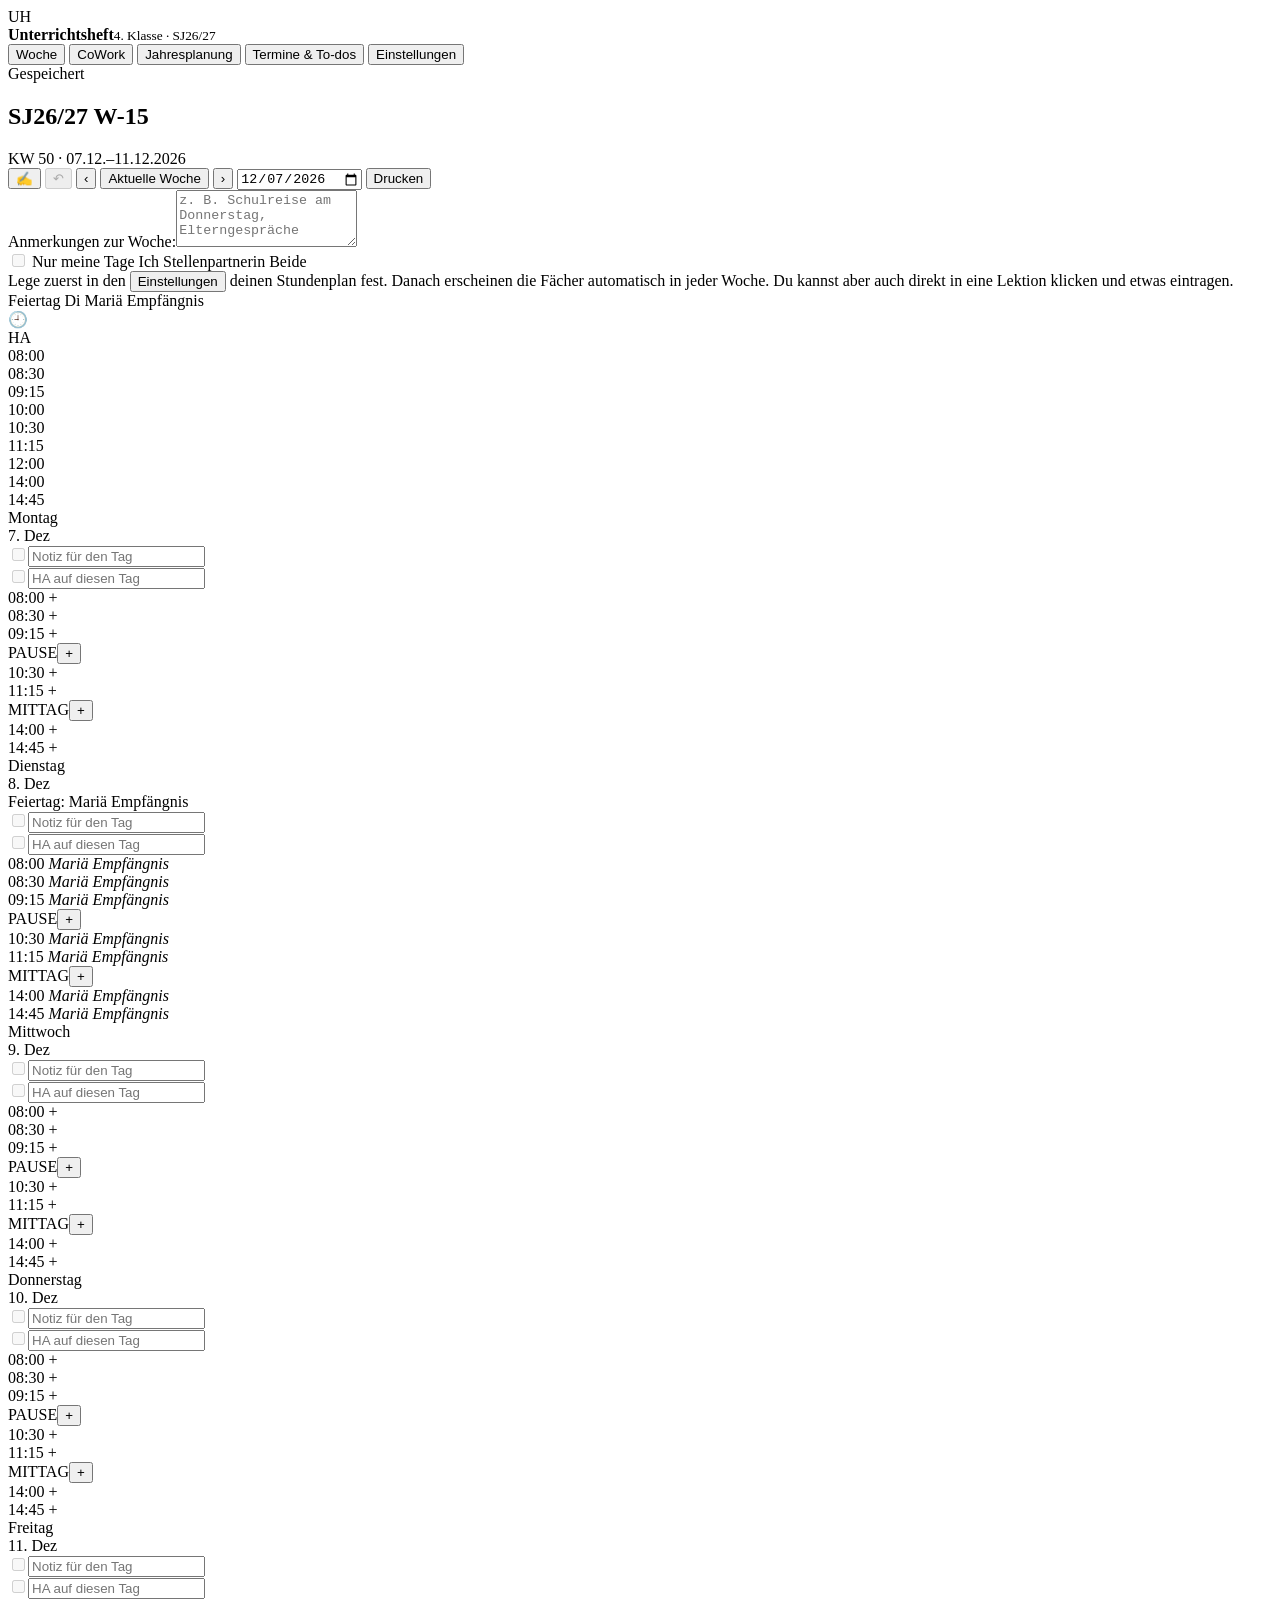
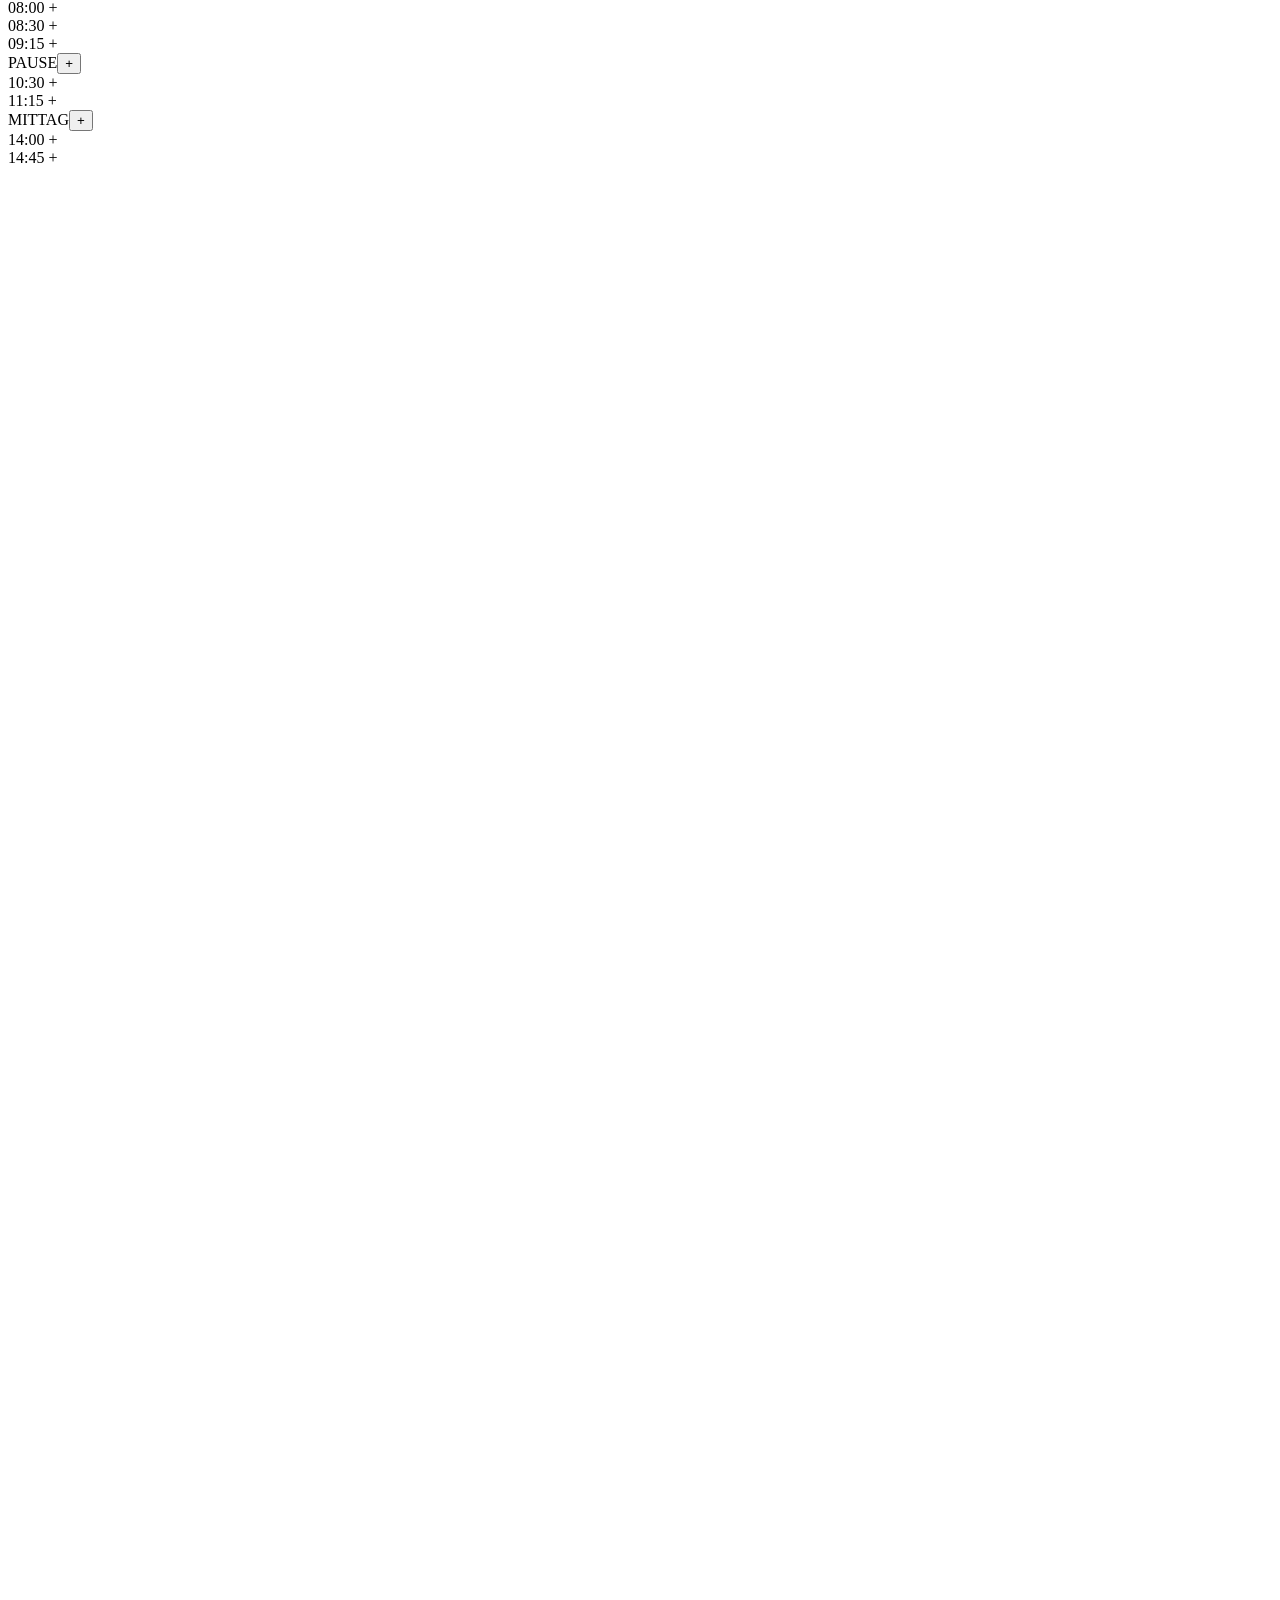
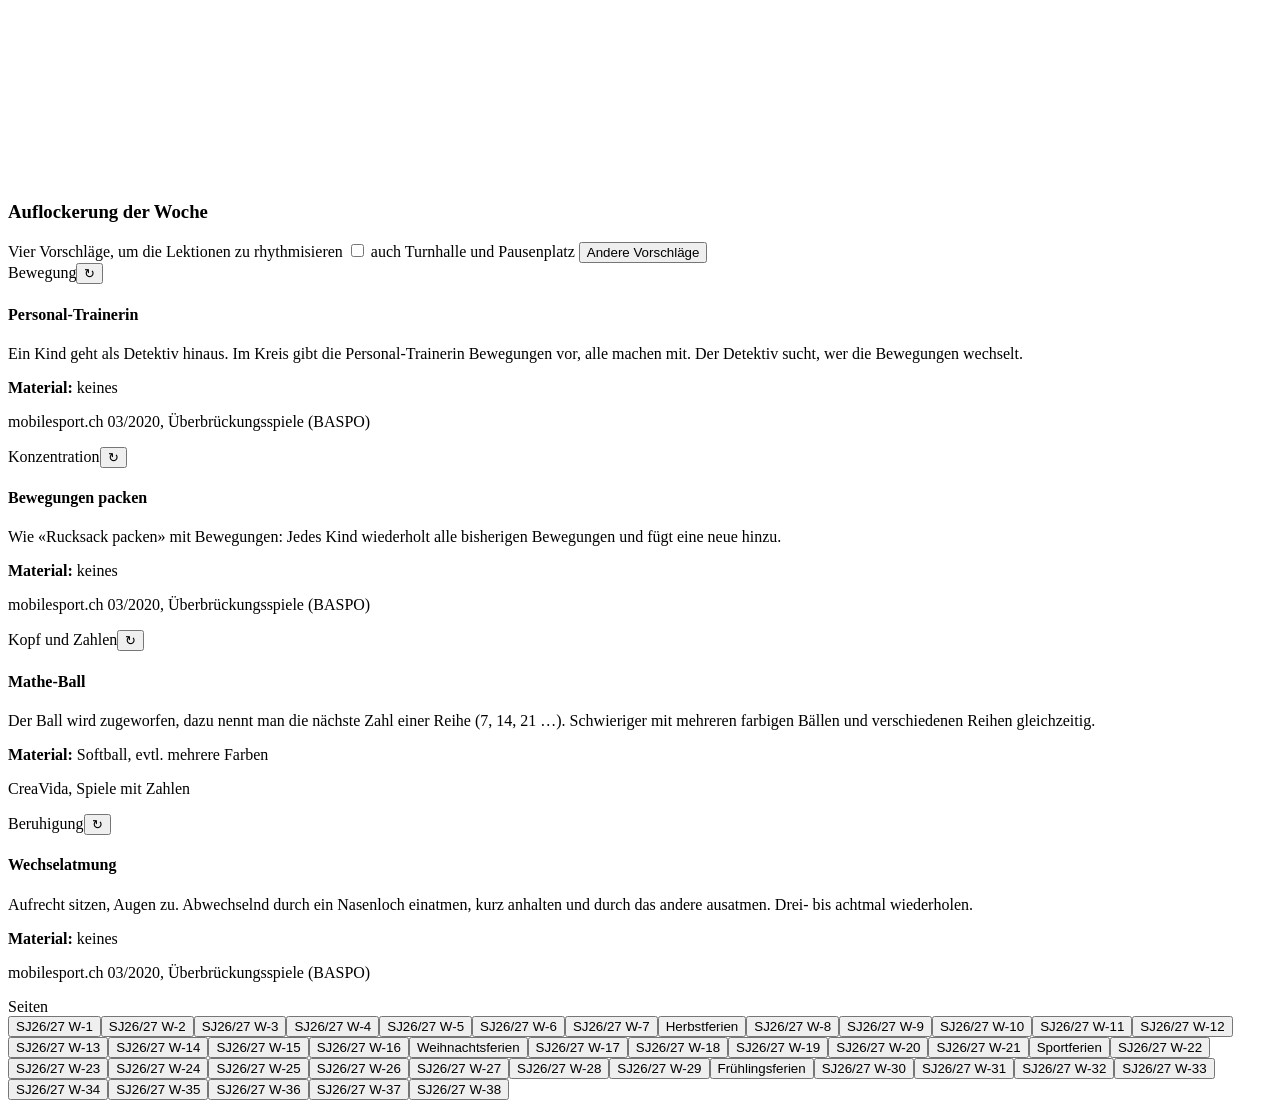
==== index.html @ 769b2c05 "Add files via upload" ====
<!doctype html>
<html lang="de-CH">
<head>
  <meta charset="utf-8">
  <meta name="viewport" content="width=device-width, initial-scale=1">
  <title>Unterrichtsheft</title>
  <link rel="stylesheet" href="style.css">
  <link rel="manifest" href="manifest.webmanifest">
  <meta name="theme-color" content="#bf9000">
  <meta name="apple-mobile-web-app-capable" content="yes">
  <meta name="mobile-web-app-capable" content="yes">
  <meta name="apple-mobile-web-app-title" content="Unterrichtsheft">
  <meta name="apple-mobile-web-app-status-bar-style" content="default">
  <link rel="apple-touch-icon" href="icons/icon-180.png">
  <link rel="icon" href="icons/icon-192.png">
</head>
<body>
  <header class="topbar">
    <div class="brand">
      <span class="logo" aria-hidden="true">UH</span>
      <div><strong>Unterrichtsheft</strong><small id="brandClass"></small></div>
    </div>
    <nav class="tabs" id="tabs" aria-label="Bereiche">
      <button type="button" data-view="week" class="active">Woche</button>
      <button type="button" data-view="cowork">CoWork</button>
      <button type="button" data-view="year">Jahresplanung</button>
      <button type="button" data-view="agenda">Termine &amp; To-dos</button>
      <button type="button" data-view="settings">Einstellungen</button>
    </nav>
    <span class="topbar-state"><span class="save-state" id="saveState" aria-live="polite">Gespeichert</span><span class="sync-state" id="syncState" hidden></span></span>
  </header>

  <main id="view"></main>

  <dialog id="lessonDlg" class="panel"></dialog>
  <dialog id="pickDlg" class="picker"></dialog>
  <dialog id="lightbox" class="lightbox"><img alt="Bild in Grossansicht"></dialog>

  <script src="games.js"></script>
  <script src="schuldaten.js"></script>
  <script src="app.js"></script>
  <script src="sync-config.js"></script>
  <script src="sync.js"></script>
  <script src="foldersync.js"></script>
</body>
</html>
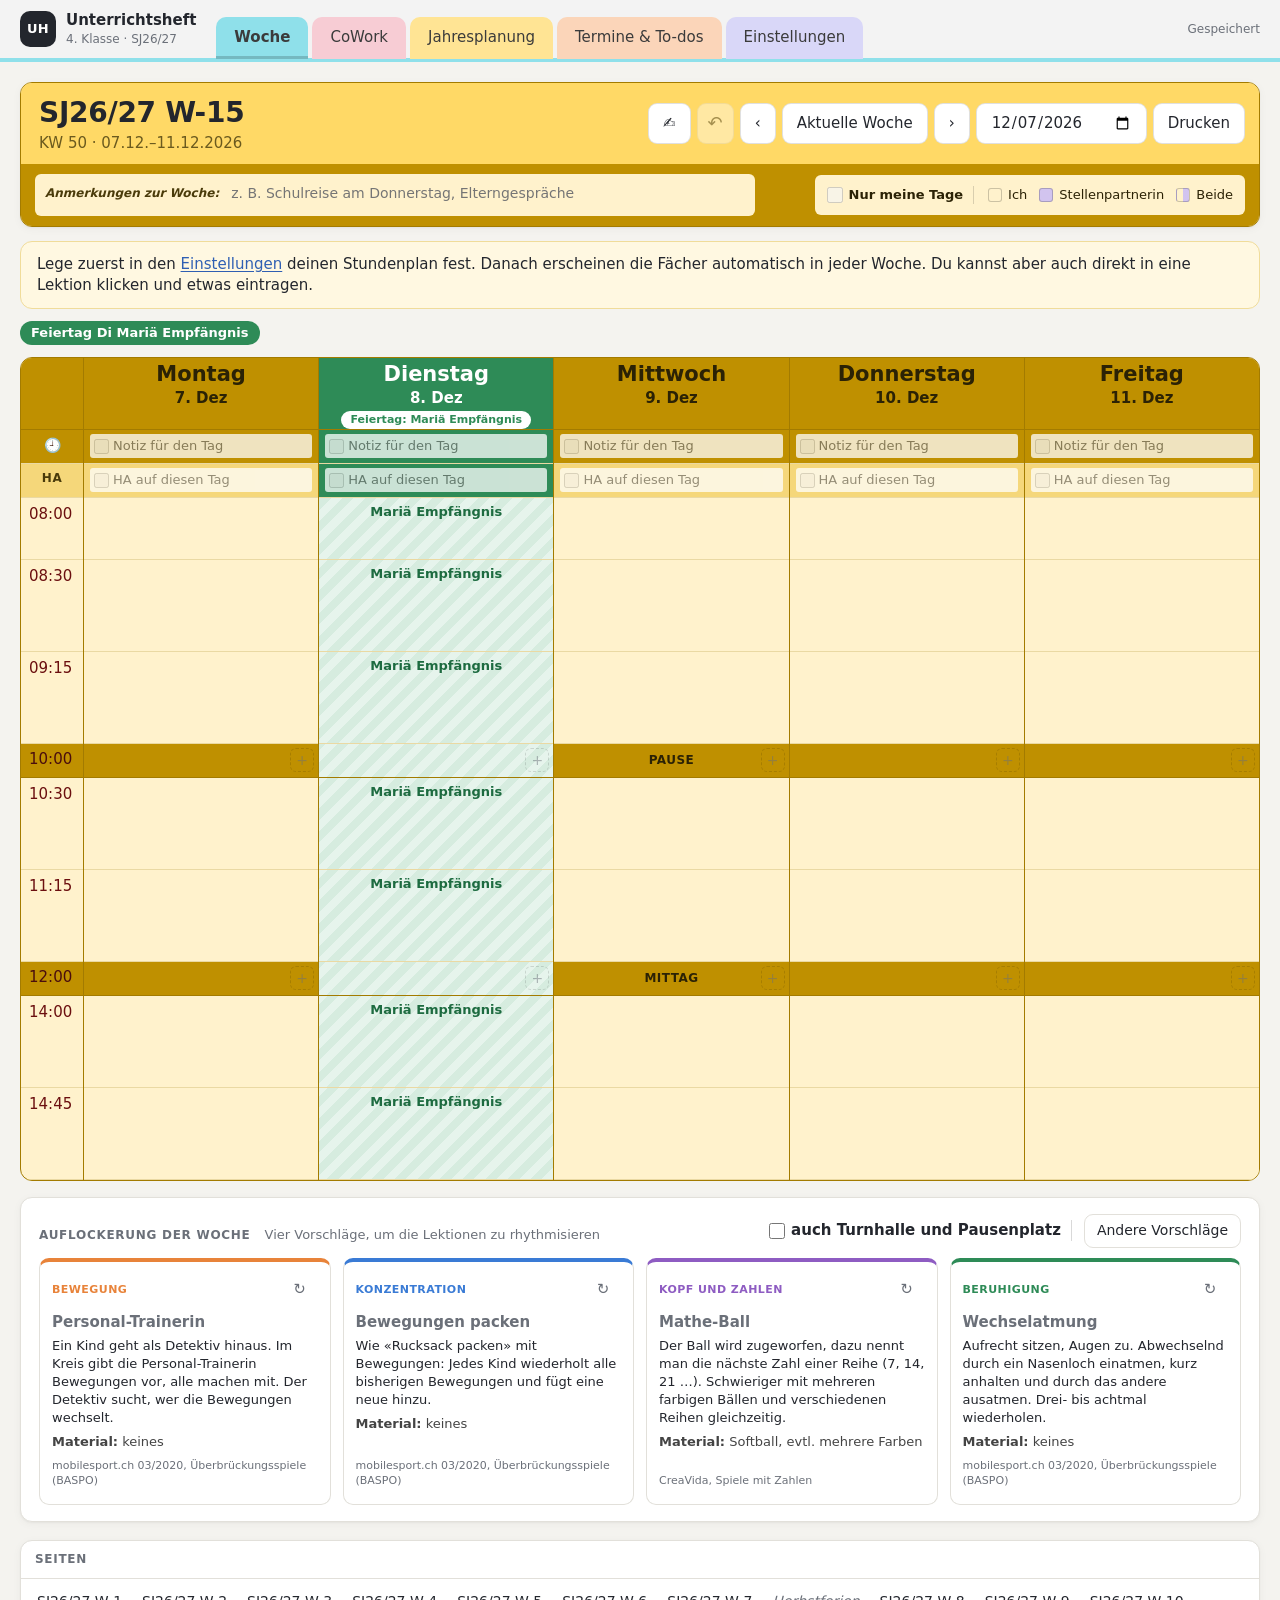
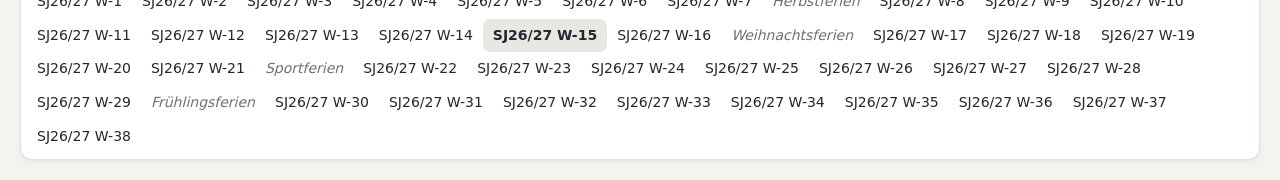
==== commit c80776ef: "Add files via upload" ====
--- a/index.html
+++ b/index.html
@@ -27,7 +27,7 @@
       <button type="button" data-view="agenda">Termine &amp; To-dos</button>
       <button type="button" data-view="settings">Einstellungen</button>
     </nav>
-    <span class="topbar-state"><span class="save-state" id="saveState" aria-live="polite">Gespeichert</span><span class="sync-state" id="syncState" hidden></span></span>
+    <span class="topbar-state"><span class="fs-quick" id="fsQuick" hidden></span><span class="ts-col"><span class="save-state" id="saveState" aria-live="polite">Gespeichert</span><span class="sync-state" id="syncState" hidden></span></span></span>
   </header>
 
   <main id="view"></main>
--- a/style.css
+++ b/style.css
@@ -0,0 +1,696 @@
+/* Unterrichtsheft – Gestaltung (angelehnt an das OneNote-Unterrichtsheft) */
+:root {
+  --bg: #f4f3ef;
+  --card: #ffffff;
+  --ink: #23262d;
+  --muted: #6b7079;
+  --line: #e2e0da;
+  --accent: #2f5fb3;
+  --danger: #c0392b;
+  --radius: 12px;
+  --cellh: 92px;
+  --headh: 96px;
+  --brkh: 34px;
+  --tasksh: 86px;
+  --hwh: 34px;
+  --spech: 32px;
+  --gold: #ffd966;
+  --ochre: #bf9000;
+  --ochre-line: #a37b00;
+  --cream: #fff2cc;
+  --grid-line: #ead9a3;
+  --shadow: 0 1px 2px rgba(0,0,0,.04), 0 2px 10px rgba(0,0,0,.04);
+  --font: "Aptos", "Aptos Narrow", "Segoe UI", system-ui, -apple-system, Roboto, sans-serif;
+  --font-head: "Grandview", "Aptos", "Segoe UI", system-ui, sans-serif;
+  font-family: var(--font);
+}
+* { box-sizing: border-box; }
+body { margin: 0; background: var(--bg); color: var(--ink); font-size: 15px; line-height: 1.4; }
+h1, h2 { font-family: var(--font-head); }
+h1 { font-size: 26px; margin: 0; font-weight: 700; letter-spacing: -.01em; }
+h2 { font-size: 18px; margin: 0 0 12px; }
+h3 { font-size: 12px; margin: 0 0 8px; text-transform: uppercase; letter-spacing: .06em; color: var(--muted); font-weight: 700; }
+h4 { font-size: 14px; margin: 18px 0 6px; color: var(--muted); }
+.muted { color: var(--muted); }
+.hint { color: var(--muted); font-size: 13px; margin: 8px 0 0; }
+.sr { position: absolute; width: 1px; height: 1px; overflow: hidden; clip: rect(0 0 0 0); }
+input, select, textarea, button { font: inherit; color: inherit; }
+
+/* Kopfzeile */
+.topbar {
+  position: sticky; top: 0; z-index: 20;
+  display: flex; align-items: center; gap: 20px; flex-wrap: wrap;
+  padding: 10px 20px; background: #f3f3f3; border-bottom: 4px solid #8fe0ea;
+}
+.brand { display: flex; align-items: center; gap: 10px; font-family: var(--font-head); }
+.brand small { display: block; color: var(--muted); font-size: 12px; font-family: var(--font); }
+.logo { width: 36px; height: 36px; border-radius: 10px; background: var(--ink); color: #fff; display: grid; place-items: center; font-weight: 700; font-size: 13px; letter-spacing: .03em; }
+.tabs { display: flex; gap: 4px; flex-wrap: wrap; align-self: flex-end; margin-bottom: -11px; }
+.tabs button { --t: #eee; border: 0; background: color-mix(in srgb, var(--t) 70%, #fff); padding: 10px 18px; border-radius: 10px 10px 0 0; color: #3b3b3b; cursor: pointer; min-height: 42px; font-size: 15px; }
+.tabs button:hover { background: var(--t); }
+.tabs button.active { background: var(--t); font-weight: 700; box-shadow: inset 0 -3px 0 rgba(0,0,0,.18); }
+.tabs [data-view=week] { --t: #8fe0ea; }
+.tabs [data-view=cowork] { --t: #f4b6c2; }
+.tabs [data-view=year] { --t: #ffd966; }
+.tabs [data-view=agenda] { --t: #f9c39b; }
+.tabs [data-view=settings] { --t: #c8c6f5; }
+.save-state { margin-left: auto; font-size: 12px; color: var(--muted); }
+.save-state.err { color: var(--danger); font-weight: 600; }
+
+main { padding: 20px; max-width: 1480px; margin: 0 auto; }
+
+/* Bausteine */
+.card { background: var(--card); border: 1px solid var(--line); border-radius: var(--radius); padding: 16px 18px; box-shadow: var(--shadow); }
+.btn {
+  display: inline-flex; align-items: center; justify-content: center; gap: 6px;
+  min-height: 40px; padding: 8px 14px; border-radius: 9px;
+  border: 1px solid var(--line); background: #fff; cursor: pointer; white-space: nowrap;
+}
+.btn:hover { border-color: #c9c6be; }
+.btn.small { min-height: 34px; padding: 5px 12px; font-size: 14px; }
+.btn.primary { background: var(--accent); border-color: var(--accent); color: #fff; }
+.btn.danger { color: var(--danger); }
+.btn-row { display: flex; gap: 10px; flex-wrap: wrap; align-items: center; }
+.icon-btn { border: 0; background: none; width: 36px; height: 36px; border-radius: 8px; cursor: pointer; color: var(--muted); flex: none; }
+.icon-btn:hover { background: var(--bg); color: var(--ink); }
+.link { border: 0; background: none; padding: 0; color: var(--accent); cursor: pointer; text-decoration: underline; text-underline-offset: 2px; text-align: left; }
+.tag { border: 1px solid var(--line); background: var(--bg); border-radius: 99px; font-size: 12px; padding: 2px 9px; cursor: pointer; color: var(--muted); }
+.notice { background: #fff8e1; border: 1px solid #f0dc9a; border-radius: var(--radius); padding: 12px 16px; margin-bottom: 16px; }
+.notice.holiday { background: #eef3fb; border-color: #cbd9f0; }
+.page-head { margin-bottom: 16px; }
+.table-wrap { overflow-x: auto; -webkit-overflow-scrolling: touch; }
+
+/* Formularfelder */
+.field { display: flex; flex-direction: column; gap: 4px; flex: 1; min-width: 0; }
+.field > span { font-size: 13px; font-weight: 600; color: var(--muted); }
+.field input, .field select, .field textarea, .add-form input, .add-inline input, .row-list input:not([type=color]), .badge-card input {
+  width: 100%; padding: 9px 11px; border: 1px solid var(--line); border-radius: 9px; background: #fff; min-height: 40px;
+}
+textarea { resize: vertical; line-height: 1.45; }
+:is(.field, .add-form, .add-inline, .row-list, .badge-card, .wh-meta) :is(input, select, textarea):focus {
+  outline: 2px solid color-mix(in srgb, var(--accent) 40%, transparent); outline-offset: 0; border-color: var(--accent);
+}
+.form-row { display: flex; gap: 12px; flex-wrap: wrap; align-items: flex-end; }
+.form-row.col { flex-direction: column; align-items: stretch; }
+.form-row.two > .field { min-width: 220px; }
+.check { display: flex; align-items: center; gap: 8px; min-height: 40px; cursor: pointer; }
+.check input { width: 20px; height: 20px; }
+
+/* Wochenseite (Farben wie im OneNote-Heft: Gelb, Ocker, Creme) */
+.week-layout { display: grid; grid-template-columns: minmax(0, 1fr) 230px; gap: 18px; align-items: start; }
+.week-main { min-width: 0; }
+.week-head { margin-bottom: 14px; border-radius: var(--radius); overflow: hidden; box-shadow: var(--shadow); border: 1px solid var(--ochre-line); }
+.wh-title { background: var(--gold); padding: 10px 14px 10px 18px; display: flex; justify-content: space-between; align-items: center; gap: 12px; flex-wrap: wrap; }
+.wh-title h1 { font-family: var(--font-head); font-size: 28px; }
+.wh-date { font-size: 15px; margin-top: 1px; color: #6b5a1e; }
+.wh-band { background: var(--ochre); padding: 10px 14px; display: flex; justify-content: space-between; align-items: center; gap: 12px; flex-wrap: wrap; }
+.wh-band .wh-legend { flex: none; background: var(--cream); border-radius: 6px; padding: 6px 12px; min-height: 40px; }
+.wh-notes { flex: 1; min-width: min(420px, 100%); max-width: 720px; display: flex; align-items: flex-start; gap: 10px; background: var(--cream); border-radius: 6px; padding: 6px 10px; }
+.wh-notes span { font-size: 12px; font-weight: 700; font-style: italic; color: #4a3b0a; padding-top: 5px; white-space: nowrap; }
+.wh-notes textarea { flex: 1; min-width: 0; border: 0; background: transparent; resize: none; font-size: 14px; padding: 3px 2px; min-height: 28px; }
+.wh-notes textarea:focus { outline: none; box-shadow: 0 1px 0 var(--ochre); }
+.wh-meta { display: grid; grid-template-columns: auto; gap: 4px; background: var(--cream); border-radius: 6px; padding: 6px 10px; min-width: min(420px, 100%); flex: 1; max-width: 560px; }
+.wh-meta label { display: flex; align-items: center; gap: 8px; }
+.wh-meta span { font-size: 12px; font-weight: 700; font-style: italic; color: #4a3b0a; width: 76px; flex: none; }
+.wh-meta input { flex: 1; min-width: 0; border: 0; border-bottom: 1px dashed transparent; padding: 3px 2px; background: transparent; font-size: 14px; }
+.wh-meta input:focus { border-bottom-color: var(--ochre); outline: none !important; }
+.wt-right { display: flex; gap: 6px; flex-wrap: wrap; }
+.wt-right .btn { border-color: rgba(0,0,0,.12); }
+.wt-right input[type=date] { width: auto; }
+
+.week-grid {
+  display: grid; grid-template-columns: 62px repeat(var(--ndays, 5), minmax(0, 1fr));
+  border: 1px solid var(--ochre-line); border-radius: var(--radius); overflow: hidden; background: var(--cream); margin-bottom: 16px;
+}
+.times, .day { display: flex; flex-direction: column; min-width: 0; }
+.day { border-left: 1px solid var(--ochre-line); }
+.times > *, .day > * { border-bottom: 1px solid var(--grid-line); }
+.day-head { height: var(--headh); background: var(--ochre); color: #2b2205; padding: 5px 8px; display: flex; flex-direction: column; align-items: center; overflow: hidden; border-bottom-color: var(--ochre-line) !important; }
+.day-head.corner { background: var(--ochre); }
+.dh-name { font-family: var(--font-head); font-size: 21px; line-height: 1.1; font-weight: 700; }
+.dh-date { font-size: 15px; font-weight: 700; margin-top: 2px; }
+.day.today .dh-name { text-decoration: underline; text-decoration-thickness: 3px; text-underline-offset: 4px; }
+.dh-badges { display: flex; align-items: center; gap: 4px; width: 100%; margin-top: auto; min-height: 36px; flex: none; }
+.dh-badges .bdg-row { flex: 1; justify-content: center; max-height: 36px; }
+.dh-badges .bdg { height: 32px; }
+.dh-badges .add-bdg { border-color: rgba(0,0,0,.25); color: #3a2e07; }
+.bdg-row { display: flex; align-items: center; gap: 4px; flex-wrap: wrap; overflow: hidden; min-width: 0; }
+.day-ev { font-size: 11px; background: #fffbe8; border-radius: 5px; padding: 1px 6px; white-space: nowrap; overflow: hidden; text-overflow: ellipsis; max-width: 100%; }
+.bdg { display: inline-flex; align-items: center; gap: 4px; height: 40px; cursor: pointer; flex: none; }
+.bdg img { height: 100%; aspect-ratio: 1; object-fit: cover; border-radius: 6px; border: 1px solid rgba(0,0,0,.12); background: #fff; }
+.bdg.bday { cursor: default; background: #fff; border-radius: 7px; padding-right: 6px; }
+.bdg.bday em { font-style: normal; font-size: 11px; font-weight: 700; }
+.bdg-txt { width: 40px; height: 40px; display: grid; place-items: center; border-radius: 6px; background: var(--ink); color: #fff; font-weight: 700; }
+.add-bdg { border: 1px dashed rgba(0,0,0,.25); background: transparent; color: var(--muted); width: 24px; height: 24px; border-radius: 6px; cursor: pointer; flex: none; opacity: .5; line-height: 1; font-size: 14px; padding: 0; }
+.add-bdg:hover, .add-bdg:focus { opacity: 1; background: #fff; }
+
+/* Tages-Checkliste und Special */
+.dtasks { height: var(--tasksh); overflow-y: auto; background: var(--ochre); padding: 4px 6px; display: flex; flex-direction: column; gap: 2px; }
+.dtasks.dhw { height: var(--hwh); background: #f5d77a; }
+.dtasks.dhw.label { font-weight: 800; font-size: 12px; letter-spacing: .05em; color: #4a3b0a; }
+.dhw .dtask.done .dtask-text { text-decoration: none; color: #2f855a; }
+.dtasks.label { align-items: center; justify-content: flex-start; padding-top: 6px; font-size: 14px; overflow: hidden; }
+.dtask { display: flex; align-items: center; gap: 4px; background: #fff; border-radius: 3px; padding: 0 4px; min-height: 24px; flex: none; }
+.dtask input[type=checkbox] { width: 15px; height: 15px; margin: 0; flex: none; accent-color: #2e7d32; }
+.dtask-text { flex: 1; min-width: 0; border: 0; background: transparent; font-size: 13px; padding: 2px 0; }
+.dtask-text:focus { outline: none; }
+.dtask.done .dtask-text { text-decoration: line-through; color: var(--muted); }
+.dtask.new { opacity: .75; }
+.dspecial { height: var(--spech); display: flex; align-items: center; background: #fff; padding: 0 6px; }
+.dspecial.label { font-size: 13px; padding-left: 6px; }
+.dspecial-label { display: none; font-size: 12px; font-weight: 700; margin-right: 6px; }
+.dspecial input { width: 100%; border: 0; background: transparent; text-align: center; font-weight: 700; font-size: 13px; padding: 4px 0; }
+.dspecial input:focus { outline: 2px solid var(--gold); border-radius: 4px; }
+
+/* Lektionen und Pausen */
+.time { height: calc(var(--cellh) * var(--f, 1)); font-size: 15px; padding: 6px 0 0 8px; color: #6b0f0f; }
+.brk-time, .brk { height: var(--brkh); background: var(--ochre); }
+.brk-time { font-size: 15px; padding: 5px 0 0 8px; color: #4a0d0d; border-bottom-color: var(--ochre-line) !important; }
+.brk { display: flex; align-items: center; gap: 4px; padding: 0 4px 0 6px; position: relative; border-bottom-color: var(--ochre-line) !important; }
+.brk-name { display: none; font-size: 12px; font-weight: 700; letter-spacing: .04em; color: #2b2205; }
+.brk-name.mid { display: block; position: absolute; left: 50%; transform: translateX(-50%); pointer-events: none; }
+.brk .bdg-row { flex: 1; flex-wrap: nowrap; }
+.brk .bdg { height: 30px; }
+.cell {
+  --c: transparent;
+  position: relative; height: calc(var(--cellh) * var(--f, 1) + var(--fpx, 0px)); width: 100%;
+  display: flex; flex-direction: column; align-items: flex-start; gap: 2px;
+  padding: 6px 8px 6px 10px; background: var(--cream); text-align: left; cursor: pointer; overflow: hidden;
+  box-shadow: inset 4px 0 0 var(--c); font-size: 13px; line-height: 1.3;
+}
+.cell:hover, .cell:focus-visible { background: #fff8de; outline: none; }
+.cell:focus-visible { box-shadow: inset 4px 0 0 var(--c), inset 0 0 0 2px var(--ochre); }
+.cell.empty { align-items: center; justify-content: center; }
+.cell.empty .cell-plus { color: #c9b57a; font-size: 18px; opacity: 0; }
+.cell.empty:hover .cell-plus, .cell.empty:focus .cell-plus { opacity: 1; }
+.cell-bdgs { position: absolute; top: 4px; right: 4px; display: flex; gap: 3px; }
+.cell-bdgs .bdg { height: 30px; }
+.cell-bdgs.solo { inset: 4px; justify-content: center; align-items: center; }
+.cell-bdgs.solo .bdg { height: 100%; }
+.cell-bdgs.solo .bdg img { aspect-ratio: 3 / 2; width: auto; max-width: 100%; }
+.cell:has(.cell-bdgs.solo) .cell-line, .cell:has(.cell-bdgs.solo) .cell-icons { display: none; }
+.cell-time { display: none; font-size: 12px; color: var(--muted); }
+.cell-line { display: -webkit-box; -webkit-line-clamp: 3; -webkit-box-orient: vertical; overflow: hidden; padding-right: 2px; }
+.cell-line b { color: color-mix(in srgb, var(--c) 70%, #000); }
+.cell-flow { flex: 1 1 0; min-height: 0; width: 100%; font-size: 11.5px; line-height: 15px; color: #4b4b4b; white-space: pre-line; overflow: hidden; display: -webkit-box; -webkit-box-orient: vertical; padding-right: 2px; }
+.cell-flow[hidden] { display: none; }
+.cell-ha { font-size: 12px; color: #4b4b4b; white-space: nowrap; overflow: hidden; text-overflow: ellipsis; max-width: 100%; }
+.cell-hint { color: #a3955f; }
+.cell-icons { margin-top: auto; display: flex; gap: 8px; font-size: 11px; color: #7a6a33; }
+.cell.cancelled { opacity: .55; }
+.cell.cancelled .cell-line { text-decoration: line-through; }
+
+/* Seitenliste rechts */
+.pages { position: sticky; top: 76px; background: #fff; border: 1px solid var(--line); border-radius: var(--radius); box-shadow: var(--shadow); overflow: hidden; }
+.pages-head { padding: 10px 14px; font-size: 12px; font-weight: 700; text-transform: uppercase; letter-spacing: .06em; color: var(--muted); border-bottom: 1px solid var(--line); }
+.pages-list { max-height: calc(100dvh - 140px); overflow-y: auto; padding: 6px; display: flex; flex-direction: column; position: relative; }
+.page { flex: none; border: 0; background: none; text-align: left; padding: 7px 10px; border-radius: 7px; cursor: pointer; font-size: 14px; white-space: nowrap; overflow: hidden; text-overflow: ellipsis; }
+.page:hover { background: var(--bg); }
+.page.active { background: #e9e7e1; font-weight: 700; }
+.page.sub { padding-left: 28px; font-size: 13px; color: #444; }
+.page.hol { color: var(--muted); font-style: italic; }
+
+/* Auflockerung der Woche unter dem Raster */
+.games { margin-top: 4px; }
+.games-head { display: flex; flex-wrap: wrap; align-items: baseline; gap: 6px 14px; margin-bottom: 10px; }
+.games-head h3 { margin: 0; }
+.games-head .muted { font-size: 13px; }
+.games-tools { margin-left: auto; display: flex; align-items: center; gap: 10px; flex-wrap: wrap; }
+.games-grid { display: grid; grid-template-columns: repeat(4, minmax(0, 1fr)); gap: 12px; }
+@media (max-width: 900px) { .games-grid { grid-template-columns: repeat(2, minmax(0, 1fr)); } }
+@media (max-width: 520px) { .games-grid { grid-template-columns: 1fr; } }
+.game { border: 1px solid var(--line); border-top: 4px solid var(--gc); border-radius: 10px; padding: 10px 12px; background: #fff; display: flex; flex-direction: column; }
+.game-top { display: flex; align-items: center; gap: 6px; }
+.game-kind { font-size: 11px; font-weight: 700; text-transform: uppercase; letter-spacing: .04em; color: var(--gc); }
+.game-room { font-size: 11px; color: var(--muted); }
+.game-top .icon-btn { margin-left: auto; }
+.game h4 { margin: 4px 0 4px; font-size: 15px; }
+.game p { margin: 0 0 6px; font-size: 13px; line-height: 1.4; }
+.game .game-meta { color: #444; }
+.game .game-src { margin-top: auto; font-size: 11px; color: var(--muted); }
+.chips { list-style: none; margin: 0; padding: 0; display: flex; flex-direction: column; gap: 6px; }
+.chips li { border-left: 4px solid var(--c); padding: 2px 0 2px 9px; font-size: 14px; }
+.chips li b { display: block; font-size: 12px; color: var(--c); }
+.ev-list { list-style: none; margin: 0; padding: 0; display: flex; flex-direction: column; gap: 6px; font-size: 14px; }
+.plan-list { list-style: none; margin: 0; padding: 0; display: flex; flex-direction: column; gap: 6px; font-size: 14px; }
+.plan-list li { display: flex; justify-content: space-between; gap: 8px; }
+.add-inline { display: flex; gap: 6px; margin-top: 6px; }
+.add-inline input { min-height: 34px; padding: 6px 9px; }
+
+/* Panels und Dialoge */
+dialog::backdrop { background: rgba(20,22,28,.35); }
+dialog.panel {
+  padding: 0; border: 0; margin: 0 0 0 auto;
+  height: 100dvh; max-height: 100dvh; width: min(760px, 100vw); max-width: 100vw;
+  background: var(--bg); box-shadow: -10px 0 40px rgba(0,0,0,.15);
+}
+.panel-inner { display: flex; flex-direction: column; height: 100%; }
+.panel-head {
+  display: flex; justify-content: space-between; align-items: flex-start; gap: 12px;
+  padding: 16px 20px; background: #fff; border-bottom: 1px solid var(--line); border-top: 6px solid var(--c);
+}
+.panel-head small { color: var(--muted); }
+.panel-head h2 { margin: 2px 0 0; font-size: 22px; color: color-mix(in srgb, var(--c) 80%, #000); }
+.panel-body { flex: 1; overflow-y: auto; padding: 18px 20px 28px; display: flex; flex-direction: column; gap: 14px; }
+.panel-foot { display: flex; justify-content: space-between; gap: 10px; padding-top: 6px; flex-wrap: wrap; }
+.imgs { background: #fff; border: 1px solid var(--line); border-radius: var(--radius); padding: 14px; }
+.imgs.drag { outline: 3px dashed var(--accent); }
+.imgs-head { display: flex; justify-content: space-between; align-items: center; margin-bottom: 10px; }
+.imgs-head h3 { margin: 0; }
+.img-grid { display: grid; grid-template-columns: repeat(auto-fill, minmax(150px, 1fr)); gap: 10px; margin-bottom: 10px; }
+.thumb { margin: 0; position: relative; aspect-ratio: 4 / 3; border-radius: 9px; overflow: hidden; background: #eceae4; }
+.thumb img { width: 100%; height: 100%; object-fit: cover; display: block; cursor: zoom-in; }
+.thumb-del { position: absolute; top: 6px; right: 6px; width: 30px; height: 30px; border-radius: 50%; border: 0; background: rgba(0,0,0,.55); color: #fff; cursor: pointer; }
+.file-list { list-style: none; margin: 0; padding: 0; }
+.file-list li { display: flex; align-items: center; gap: 10px; padding: 4px 0; border-bottom: 1px solid var(--line); }
+.file-list li:last-child { border-bottom: 0; }
+.file-open { flex: 1; min-width: 0; text-decoration: none; overflow: hidden; text-overflow: ellipsis; white-space: nowrap; }
+.bdg-row.big .bdg { height: 56px; }
+dialog.lightbox { border: 0; padding: 0; background: transparent; max-width: 95vw; max-height: 95vh; }
+dialog.lightbox img { max-width: 95vw; max-height: 95vh; display: block; border-radius: 8px; cursor: zoom-out; }
+dialog.picker { border: 0; border-radius: 16px; padding: 0; width: min(560px, calc(100vw - 32px)); box-shadow: 0 20px 60px rgba(0,0,0,.25); }
+dialog.picker.wide { width: min(680px, calc(100vw - 32px)); }
+.meet-details { display: flex; flex-direction: column; gap: 10px; margin: 12px 0 4px; }
+.meet-details .field { display: flex; flex-direction: column; gap: 4px; }
+.meet-details .field > span { font-size: 13px; font-weight: 700; }
+.meet-details input:not([type=checkbox]), .meet-details textarea { width: 100%; border: 1px solid var(--line); border-radius: 9px; padding: 7px 10px; font: inherit; font-size: 14px; resize: vertical; }
+.meet-details .todo-list { margin: 0; }
+.meet-details .add-inline { display: flex; gap: 6px; }
+.pick { padding: 20px 22px; }
+.pick h2 { margin: 0; }
+.pick > .muted { margin: 4px 0 14px; }
+.pick-grid { display: grid; grid-template-columns: repeat(auto-fill, minmax(110px, 1fr)); gap: 10px; }
+.pick-item { display: flex; flex-direction: column; align-items: center; gap: 6px; padding: 8px; border: 1px solid var(--line); border-radius: 12px; background: #fff; cursor: pointer; font-size: 13px; text-align: center; }
+.pick-item:hover { border-color: var(--accent); box-shadow: 0 0 0 2px color-mix(in srgb, var(--accent) 25%, transparent); }
+.pick-item img, .pick-item .bdg-txt { width: 86px; height: 86px; object-fit: cover; border-radius: 9px; }
+.seg { display: flex; gap: 8px; border: 0; padding: 0; margin: 16px 0 0; flex-wrap: wrap; }
+.seg label { display: flex; align-items: center; gap: 6px; padding: 8px 12px; border: 1px solid var(--line); border-radius: 9px; cursor: pointer; }
+.seg label:has(input:checked) { border-color: var(--accent); background: color-mix(in srgb, var(--accent) 8%, #fff); }
+.pick-foot { display: flex; justify-content: space-between; align-items: center; gap: 10px; margin-top: 18px; flex-wrap: wrap; }
+.placed { display: flex; gap: 14px; align-items: center; }
+.placed img, .placed .bdg-txt { width: 96px; height: 96px; object-fit: cover; border-radius: 12px; border: 1px solid var(--line); }
+
+/* Jahresplanung */
+.year-wrap { max-height: calc(100dvh - 190px); overflow: auto; border: 1px solid var(--line); border-radius: var(--radius); background: #fff; }
+table.year { border-collapse: separate; border-spacing: 0; width: 100%; min-width: 980px; }
+table.year th, table.year td { border-bottom: 1px solid var(--line); border-right: 1px solid var(--line); vertical-align: top; }
+table.year thead th { position: sticky; top: 0; z-index: 2; background: #fff; text-align: left; padding: 10px; font-size: 13px; border-bottom: 3px solid var(--c, var(--line)); white-space: nowrap; }
+table.year thead th:first-child { left: 0; z-index: 3; }
+.dot { display: inline-block; width: 9px; height: 9px; border-radius: 50%; background: var(--c); margin-right: 6px; }
+table.year th.wk { position: sticky; left: 0; z-index: 1; background: #faf9f6; text-align: left; padding: 7px 10px; width: 150px; min-width: 150px; font-weight: 400; }
+th.wk .link { font-weight: 700; text-decoration: none; color: var(--ink); font-family: var(--font-head); font-size: 15px; }
+th.wk small { display: block; color: var(--muted); font-size: 12px; margin: 1px 0 3px; }
+.mini { border: 1px solid var(--line); background: #fff; border-radius: 6px; font-size: 11px; padding: 2px 6px; cursor: pointer; color: var(--muted); }
+table.year td textarea { width: 100%; min-width: 120px; border: 0; padding: 8px 9px; background: transparent; resize: none; display: block; font-size: 14px; min-height: 44px; }
+table.year td textarea:focus { outline: none; background: color-mix(in srgb, var(--c) 10%, #fff); box-shadow: inset 0 0 0 2px var(--c); }
+table.year tr.now th.wk { background: #fff3c4; }
+table.year tr.hol th.wk, .hol-cell { background: #eef0f3; }
+.hol-cell { padding: 6px 10px; vertical-align: middle !important; }
+.hol-cell input { border: 0; background: transparent; font-weight: 700; font-family: var(--font-head); font-size: 15px; color: #4a5568; width: 100%; padding: 6px 2px; }
+
+/* Stoffaufteilung */
+.year-tabs { display: flex; gap: 6px; margin: 10px 0 4px; }
+table.stoff { border-collapse: collapse; width: 100%; min-width: 1100px; background: #fff; font-size: 14px; }
+table.stoff th, table.stoff td { border: 1px solid #b9b6ae; vertical-align: top; }
+table.stoff thead th { background: color-mix(in srgb, var(--c, #ddd) 30%, #fff); font-weight: 400; padding: 8px; text-align: center; }
+table.stoff thead th:first-child { background: #d9d9d9; text-align: left; font-weight: 700; }
+table.stoff thead th.partner, table.stoff td.partner { background-image: repeating-linear-gradient(-45deg, transparent 0 10px, color-mix(in srgb, var(--partner) 8%, transparent) 10px 20px); }
+table.stoff td { min-width: 130px; }
+.st-period { padding: 8px; text-align: left; font-weight: 400; width: 120px; background: #fafafa; }
+.st-period b { display: block; }
+.st-period small { display: block; color: var(--muted); }
+.st-cell { min-height: 160px; padding: 8px; line-height: 1.35; outline: none; }
+.st-cell:focus { box-shadow: inset 0 0 0 2px var(--c); background: #fffef8; }
+tr.st-ferien th, tr.st-ferien td { background: #ffe699; padding: 6px 8px; text-align: left; font-weight: 700; }
+
+/* Termine & Aufgaben */
+.two-col { display: grid; grid-template-columns: 1fr 1fr; gap: 16px; align-items: start; }
+.add-form { display: flex; gap: 8px; flex-wrap: wrap; }
+.add-form input { flex: 1 1 140px; width: auto; }
+.add-form input[type=date], .add-form input[type=time] { flex: 0 0 auto; }
+.ev-list.big .ev { display: flex; gap: 12px; align-items: flex-start; padding: 10px 0; border-bottom: 1px solid var(--line); }
+.ev-when { width: 108px; flex: none; font-size: 14px; }
+.ev-when small { display: block; color: var(--muted); }
+.ev-what { flex: 1; min-width: 0; }
+.ev-what p { margin: 2px 0 0; color: var(--muted); font-size: 14px; white-space: pre-wrap; }
+.ev-list.past { opacity: .65; }
+details summary { cursor: pointer; margin-top: 14px; color: var(--muted); }
+.todo-list { list-style: none; margin: 14px 0 8px; padding: 0; }
+.todo-list.compact { margin: 0 0 4px; }
+.todo-list li { display: flex; align-items: center; gap: 8px; padding: 5px 0; border-bottom: 1px solid var(--line); }
+.todo-list label { flex: 1; display: flex; align-items: center; gap: 10px; cursor: pointer; min-height: 32px; min-width: 0; }
+.todo-list input[type=checkbox] { width: 20px; height: 20px; flex: none; }
+.todo-list li.done span { text-decoration: line-through; color: var(--muted); }
+.todo-list li.overdue small { color: var(--danger); font-weight: 600; }
+.todo-list.compact .icon-btn { width: 28px; height: 28px; }
+
+/* Einstellungen */
+.settings-grid { display: grid; grid-template-columns: repeat(3, minmax(0, 1fr)); gap: 16px; align-items: start; }
+.settings-grid .card.wide { grid-column: 1 / -1; }
+.row-list { list-style: none; margin: 0 0 12px; padding: 0; display: flex; flex-direction: column; gap: 6px; }
+.row-list li { display: flex; align-items: center; gap: 8px; }
+.row-list input[type=color] { width: 40px; height: 36px; border: 1px solid var(--line); border-radius: 8px; padding: 2px; background: #fff; flex: none; }
+.row-list input[type=time] { width: auto; flex: 1; }
+.row-list input.short { width: 70px; flex: none; text-align: center; }
+.row-list .num { width: 20px; }
+table.tt { border-collapse: collapse; min-width: 640px; width: 100%; }
+table.tt th { font-size: 13px; color: var(--muted); padding: 6px; text-align: left; white-space: nowrap; }
+table.tt td { padding: 3px; }
+table.tt select { width: 100%; padding: 8px; border: 1px solid var(--line); border-radius: 8px; background: #fff; min-height: 40px; }
+table.tt select.set { border-left: 5px solid var(--c); background: color-mix(in srgb, var(--c) 9%, #fff); font-weight: 600; }
+.badge-grid { display: grid; grid-template-columns: repeat(auto-fill, minmax(170px, 1fr)); gap: 12px; margin-top: 12px; }
+.badge-card { display: flex; flex-direction: column; gap: 8px; padding: 10px; border: 1px solid var(--line); border-radius: 12px; background: #fff; }
+.badge-img { aspect-ratio: 1; border-radius: 9px; overflow: hidden; background: #f0efea; }
+.badge-img img, .badge-img .bdg-txt { width: 100%; height: 100%; object-fit: cover; }
+.badge-card .btn-row { justify-content: space-between; }
+.badge-card.add { align-items: center; justify-content: center; text-align: center; border-style: dashed; color: var(--muted); cursor: pointer; min-height: 200px; font-weight: 600; }
+.badge-card.add small { font-weight: 400; }
+.bday-list { list-style: none; margin: 12px 0 0; padding: 0; display: grid; grid-template-columns: repeat(auto-fill, minmax(240px, 1fr)); gap: 0 18px; }
+.bday-list li { display: flex; align-items: center; gap: 10px; border-bottom: 1px solid var(--line); padding: 3px 0; }
+.bday-list li span:nth-child(2) { flex: 1; }
+.bd-date { width: 54px; font-weight: 700; color: #c2185b; }
+
+
+/* Stellenteilung */
+:root { --partner: #8e6bd8; }
+.cell.who-partner { background: color-mix(in srgb, var(--partner) 16%, #fff); background-image: repeating-linear-gradient(-45deg, transparent 0 10px, color-mix(in srgb, var(--partner) 9%, transparent) 10px 20px); }
+.cell.who-partner:hover { background-color: color-mix(in srgb, var(--partner) 22%, #fff); }
+.cell.who-both { background: linear-gradient(90deg, var(--cream) 0 50%, color-mix(in srgb, var(--partner) 16%, #fff) 50% 100%); }
+.who-tag { background: var(--partner); color: #fff; border-radius: 4px; padding: 0 5px; font-weight: 700; font-size: 10px; letter-spacing: .03em; }
+.day.partner-day .day-head { background: color-mix(in srgb, var(--partner) 45%, #fff); }
+.dh-owner { flex: none; font-size: 11px; font-weight: 700; background: var(--partner); color: #fff; border-radius: 99px; padding: 0 8px; margin-top: 2px; }
+.wh-legend { display: flex; align-items: center; gap: 12px; font-size: 13px; color: #2b2205; flex-wrap: wrap; }
+.wh-legend span, .tt-sum span { display: inline-flex; align-items: center; gap: 6px; }
+.lg { display: inline-block; width: 14px; height: 14px; border-radius: 3px; border: 1px solid rgba(0,0,0,.2); }
+.lg.me { background: var(--cream); }
+.lg.partner { background: color-mix(in srgb, var(--partner) 40%, #fff); }
+.lg.both { background: linear-gradient(90deg, var(--cream) 50%, color-mix(in srgb, var(--partner) 40%, #fff) 50%); }
+.lg-toggle { display: inline-flex; align-items: center; gap: 6px; font-weight: 700; padding-right: 10px; margin-right: 2px; border-right: 1px solid rgba(0,0,0,.15); cursor: pointer; }
+.lg-toggle input { width: 16px; height: 16px; margin: 0; accent-color: #6b5a1e; }
+.lg-link { text-decoration: none; background: #fff; border-radius: 6px; padding: 2px 7px; color: var(--ink); }
+.tt-sum { display: flex; gap: 18px; flex-wrap: wrap; margin: 10px 0; font-size: 14px; }
+.tt-filter { margin-bottom: 10px; }
+table.tt td.tt-cell { padding: 4px; border-radius: 8px; }
+table.tt td.tt-cell.who-partner { background: color-mix(in srgb, var(--partner) 20%, #fff); }
+table.tt td.tt-cell.who-both { background: linear-gradient(90deg, #fff 50%, color-mix(in srgb, var(--partner) 20%, #fff) 50%); }
+table.tt select.who-sel { margin-top: 3px; min-height: 30px; padding: 3px 6px; font-size: 12px; color: var(--muted); }
+table.tt td.who-partner select.who-sel { color: color-mix(in srgb, var(--partner) 70%, #000); font-weight: 700; }
+table.tt.filter-me td.tt-cell.who-partner > *, table.tt.filter-partner td.tt-cell.who-me > * { opacity: .25; }
+table.tt.filter-me td.tt-cell.who-partner, table.tt.filter-partner td.tt-cell.who-me { background: #f3f3f3; }
+.tt-days td { padding: 2px 3px 6px; }
+.seg-mini { display: flex; border: 1px solid var(--line); border-radius: 8px; overflow: hidden; width: max-content; }
+.seg-mini button { border: 0; background: #fff; padding: 3px 9px; font-size: 12px; cursor: pointer; }
+.seg-mini button + button { border-left: 1px solid var(--line); background: color-mix(in srgb, var(--partner) 15%, #fff); }
+.seg-mini button:hover { filter: brightness(.95); }
+.partner-card { border-top: 5px solid var(--partner); }
+.color-field input[type=color] { width: 60px; height: 38px; padding: 2px; border: 1px solid var(--line); border-radius: 8px; background: #fff; }
+
+
+/* Ferien und Feiertage */
+:root { --feiertag: #2e8b57; --ferien: #6b8fb3; --lk: #d32f2f; }
+.day.off .cell, .day.off .brk { background: repeating-linear-gradient(-45deg, #eef2f6 0 8px, #e4eaf0 8px 16px); box-shadow: none; }
+.day.off .day-head, .day.off .dtasks { background: color-mix(in srgb, var(--ferien) 70%, #fff); }
+.day.off-feiertag .cell, .day.off-feiertag .brk { background: repeating-linear-gradient(-45deg, #e6f4ec 0 8px, #d6ecdf 8px 16px); }
+.day.off-feiertag .day-head, .day.off-feiertag .dtasks { background: var(--feiertag); color: #fff; }
+.day.off-feiertag .dh-name, .day.off-feiertag .dh-date { color: #fff; }
+.day.off .cell-hint { color: #4a5a6a; font-style: normal; font-weight: 700; }
+.day.off-feiertag .cell-hint { color: #1d6b40; }
+.dh-off { flex: none; font-size: 11px; font-weight: 800; background: #fff; color: #33475b; border-radius: 99px; padding: 1px 9px; margin-top: 2px; white-space: nowrap; overflow: hidden; text-overflow: ellipsis; max-width: 100%; }
+.day.off-feiertag .dh-off { color: var(--feiertag); }
+.off-notes { display: flex; gap: 8px; flex-wrap: wrap; margin: -4px 0 12px; }
+.off-chip { display: inline-block; border-radius: 99px; padding: 3px 11px; font-size: 13px; font-weight: 700; color: #fff; background: var(--ferien); }
+.off-chip.feiertag { background: var(--feiertag); }
+.off-chip.small { font-size: 10px; padding: 1px 7px; margin: 0 0 4px; }
+table.year tr.has-feiertag th.wk { box-shadow: inset 4px 0 0 var(--feiertag); }
+.hol-name { font-weight: 700; font-family: var(--font-head); font-size: 15px; color: #4a5568; }
+.ft-line { margin: 0 0 6px; font-size: 14px; font-weight: 700; color: var(--feiertag); }
+.cal-list { margin-top: 12px; font-size: 14px; }
+.cal-list h4 { margin: 10px 0 4px; }
+.cal-list ul { list-style: none; margin: 0; padding: 0; }
+.cal-list li { display: flex; justify-content: space-between; gap: 8px; padding: 3px 0; border-bottom: 1px solid var(--line); }
+.cal-list li.ft span { color: var(--feiertag); font-weight: 700; }
+
+.repeat-msg { color: #2f855a; font-weight: 600; min-height: 1em; }
+
+.cell.movable { cursor: grab; }
+.cell.dragging { opacity: .45; }
+.cell.drop-target { box-shadow: inset 0 0 0 3px #2b6cb0 !important; background: #e8f1fb !important; }
+
+.day > .merge-joint { height: 0; border: 0 !important; position: relative; z-index: 3; }
+.merge-btn { position: absolute; left: 50%; top: 0; transform: translate(-50%, -50%); width: 24px; height: 18px; border-radius: 9px; border: 1px solid #bfa45a; background: #fff; color: #6b5a1e; font-size: 11px; line-height: 1; cursor: pointer; opacity: .55; padding: 0; }
+.merge-btn:hover, .merge-btn:focus { opacity: 1; background: #fff3c4; }
+.split-btn { position: absolute; left: 50%; transform: translate(-50%, -50%); width: 22px; height: 18px; border-radius: 9px; border: 1px dashed #bfa45a; background: #fff; color: #6b5a1e; font-size: 10px; cursor: pointer; opacity: 0; padding: 0; z-index: 2; }
+.cell:hover .split-btn, .split-btn:focus { opacity: .85; }
+.dbl-tag { background: #6b5a1e; color: #fff; border-radius: 4px; padding: 0 5px; font-weight: 700; font-size: 10px; }
+.dbl-h { font-size: 13px; font-weight: 600; color: var(--muted); margin-left: 6px; }
+
+/* Lernkontrollen */
+.cell.lk { background: #fde3e3; box-shadow: inset 4px 0 0 var(--c), inset 0 0 0 2px var(--lk); }
+.cell.lk:hover { background: #fbd5d5; }
+.lk-tag { background: var(--lk); color: #fff; border-radius: 4px; padding: 0 6px; font-weight: 800; font-size: 10px; letter-spacing: .04em; }
+.lk-line { margin: 0 0 6px; font-size: 14px; font-weight: 700; color: var(--lk); }
+.check.lk-check { color: var(--lk); font-weight: 700; }
+.check.lk-check input { accent-color: var(--lk); }
+
+/* Terminliste mit allen Arten */
+.ag-filter { display: flex; flex-wrap: wrap; gap: 6px; margin: 14px 0 4px; }
+.ag-f { --t: #888; display: inline-flex; align-items: center; gap: 5px; font-size: 13px; padding: 4px 10px; border-radius: 99px; border: 1px solid color-mix(in srgb, var(--t) 50%, #fff); background: color-mix(in srgb, var(--t) 10%, #fff); cursor: pointer; }
+.ag-f input { accent-color: var(--t); margin: 0; }
+.ag-termin { --t: #bf9000; } .ag-feiertag { --t: var(--feiertag); } .ag-ferien { --t: var(--ferien); }
+.ag-lk { --t: var(--lk); } .ag-kennzeichen { --t: #7a6a33; } .ag-geburtstag { --t: #c2185b; }
+.ag-f.ag-praesenz { --t: #0070c0; } .ag-f.ag-cowork { --t: #c05621; }
+.ev.ag-feiertag, .ev.ag-ferien, .ev.ag-lk, .ev.ag-kennzeichen, .ev.ag-geburtstag, .ev.ag-termin, .ev.ag-praesenz, .ev.ag-cowork { box-shadow: inset 4px 0 0 var(--t); padding-left: 10px !important; }
+.ag-type { display: inline-block; font-size: 10px; font-weight: 800; text-transform: uppercase; letter-spacing: .05em; color: var(--tf, #fff); background: var(--t); border: 1px solid rgba(0,0,0,.08); border-radius: 4px; padding: 1px 6px; vertical-align: 2px; }
+
+/* Besprechungen am Mittag */
+.bdg.meet { height: auto; background: #7030a0; color: #fff; border-radius: 5px; padding: 2px 8px; font-size: 12px; font-weight: 600; white-space: nowrap; max-width: 100%; overflow: hidden; text-overflow: ellipsis; }
+.meet-form { margin-top: 16px; padding-top: 12px; border-top: 1px solid var(--line); }
+.meet-form h3 { margin-bottom: 6px; }
+.meet-form input[type=time] { flex: none; width: auto; }
+.meet-icon { width: 96px; height: 96px; display: grid; place-items: center; font-size: 44px; background: #f1e9f8; border-radius: 12px; }
+
+/* Feste Zeitfenster (Schwimmunterricht) */
+.day { position: relative; }
+.fixed-ev { position: absolute; left: 3px; right: 3px; z-index: 2; background: var(--fx); border: 1px solid color-mix(in srgb, var(--fx) 60%, #2b6cb0); border-radius: 6px; padding: 4px 8px; font-size: 13px; line-height: 1.25; color: #133b5c; overflow: hidden; cursor: pointer; box-shadow: 0 1px 3px rgba(0,0,0,.12); }
+.fixed-ev b { display: block; font-size: 11px; }
+.fixed-ev small { display: block; font-size: 11px; opacity: .85; }
+.fixed-ev:hover { filter: brightness(.97); }
+
+/* CoWork */
+.cw-filter { display: flex; flex-wrap: wrap; gap: 6px; margin-bottom: 14px; }
+.cw-f { --gc: var(--ink); border: 1px solid color-mix(in srgb, var(--gc) 45%, #fff); background: #fff; border-radius: 99px; padding: 6px 14px; cursor: pointer; font-size: 14px; }
+.cw-f small { color: var(--muted); margin-left: 3px; }
+.cw-f.active { background: var(--gc); color: #fff; border-color: var(--gc); }
+.cw-f.active small { color: rgba(255,255,255,.8); }
+.cw-layout { display: grid; grid-template-columns: minmax(0, 1fr) 320px; gap: 16px; align-items: start; }
+.cw-list { list-style: none; margin: 0; padding: 0; display: flex; flex-direction: column; gap: 8px; }
+.cw-card { background: #fff; border: 1px solid var(--line); border-left: 5px solid var(--gc); border-radius: 10px; box-shadow: var(--shadow); }
+.cw-card.past { opacity: .65; }
+.cw-head { width: 100%; display: grid; grid-template-columns: 120px auto minmax(0, 1fr) auto 18px; gap: 12px; align-items: center; border: 0; background: none; padding: 10px 14px; text-align: left; cursor: pointer; }
+.cw-date small { display: block; color: var(--muted); font-size: 12px; }
+.cw-chip { --gc: #888; display: inline-block; background: var(--gc); color: #fff; border-radius: 99px; padding: 2px 10px; font-size: 12px; font-weight: 700; white-space: nowrap; }
+.cw-title { font-weight: 600; overflow: hidden; text-overflow: ellipsis; white-space: nowrap; }
+.cw-title small { font-weight: 400; color: var(--muted); }
+.cw-meta { font-size: 12px; color: var(--muted); white-space: nowrap; }
+.cw-caret { color: var(--muted); }
+.cw-body { padding: 4px 16px 16px; border-top: 1px solid var(--line); display: flex; flex-direction: column; gap: 12px; }
+.cw-body .form-row { margin-top: 10px; }
+.field.narrow { flex: 0 0 110px; }
+.cw-cols { display: grid; grid-template-columns: 1fr 1fr; gap: 18px; }
+.cw-cols textarea { width: 100%; border: 1px solid var(--line); border-radius: 9px; padding: 8px 10px; }
+.cw-agenda { margin: 0 0 8px; padding-left: 22px; display: flex; flex-direction: column; gap: 5px; }
+.cw-agenda li { display: flex; align-items: center; gap: 6px; }
+.cw-agenda li::marker { font-weight: 700; color: var(--muted); }
+.cw-agenda input { flex: 1; min-width: 0; border: 1px solid var(--line); border-radius: 8px; padding: 6px 9px; }
+.cw-actions { display: flex; flex-wrap: wrap; gap: 8px; padding-top: 8px; border-top: 1px dashed var(--line); }
+.cw-side h2 { font-size: 16px; }
+.cw-groups { list-style: none; margin: 0 0 8px; padding: 0; display: flex; flex-direction: column; gap: 6px; }
+.cw-groups li { display: flex; flex-direction: column; gap: 1px; }
+.cw-groups .cw-chip { align-self: flex-start; }
+.tag.cw { background: var(--gc); color: #fff; border-color: var(--gc); }
+.day-ev.cw { background: var(--gc); color: #fff; cursor: pointer; }
+.cw-set .form-row { margin: 8px 0; }
+.row-list li.wrap { flex-wrap: wrap; }
+.row-list .grow1 { flex: 1 1 200px; } .row-list .grow2 { flex: 2 1 300px; }
+.pres-item[role=button], .pres-row[role=button] { cursor: pointer; }
+.pres-item:hover, .pres-row:hover { filter: brightness(1.08); }
+.pres-item small { display: block; font-size: 10px; opacity: .9; }
+.pres-item em { margin-left: auto; font-style: normal; font-size: 10px; background: rgba(255,255,255,.25); border-radius: 4px; padding: 0 5px; }
+.pres-item { flex-wrap: nowrap; gap: 6px; }
+.pres-icon { height: 100%; max-height: 44px; min-height: 0; aspect-ratio: 1; object-fit: cover; border-radius: 3px; flex: none; background: #fff; }
+.pres-txt { min-width: 0; overflow: hidden; }
+.pres-t { display: block; font-size: 11px; font-weight: 700; opacity: .9; }
+
+/* Präsenznachmittage */
+.pres-afternoon { display: flex; flex-direction: column; gap: 3px; padding: 3px; background: #fff; }
+.pres-block { min-height: 0; display: flex; flex-direction: column; gap: 2px; border-radius: 4px; overflow: hidden; }
+.pres-head { display: flex; align-items: center; gap: 4px; flex: none; min-height: 20px; }
+.pres-head .bdg-row { flex: 1; flex-wrap: nowrap; }
+.pres-head .bdg { height: 26px; }
+.pres-head .add-bdg { width: 20px; height: 20px; font-size: 12px; }
+.pres-time { font-size: 11px; font-weight: 700; color: #6b5a1e; flex: none; }
+.pres-item { flex: 1; min-height: 0; display: flex; align-items: center; padding: 2px 6px; border-radius: 3px; background: var(--pb); color: var(--pf); font-size: 12px; line-height: 1.2; overflow: hidden; border: 1px solid rgba(0,0,0,.12); }
+.agenda-right { display: flex; flex-direction: column; gap: 16px; }
+.pres-legend { display: flex; flex-wrap: wrap; gap: 6px 14px; font-size: 12px; margin-bottom: 10px; }
+.pres-legend span { display: inline-flex; align-items: center; gap: 5px; }
+.pres-legend i { width: 14px; height: 14px; border-radius: 3px; border: 1px solid rgba(0,0,0,.2); }
+table.pres-table { width: 100%; border-collapse: collapse; font-size: 13px; min-width: 520px; }
+.pres-table th, .pres-table td { border: 1px solid #555; padding: 0; vertical-align: middle; }
+.pres-table thead th { background: #fff; font-weight: 700; padding: 6px 8px; text-align: center; }
+.pres-table tbody th { padding: 6px 8px; text-align: left; white-space: nowrap; font-weight: 400; width: 120px; }
+.pres-table tbody th .link { color: var(--ink); text-decoration: none; }
+.pres-row { position: relative; background: var(--pb); color: var(--pf); padding: 5px 26px 5px 8px; }
+.pres-row + .pres-row { border-top: 1px solid rgba(255,255,255,.5); }
+.pres-del { position: absolute; right: 3px; top: 50%; transform: translateY(-50%); border: 0; background: transparent; color: inherit; opacity: 0; cursor: pointer; font-size: 12px; }
+.pres-row:hover .pres-del, .pres-del:focus { opacity: .8; }
+.pres-table tr.pres-ferien td { text-align: center; font-size: 11px; padding: 2px; background: #fff; color: var(--muted); }
+.pres-table tr.past { opacity: .55; }
+.pres-add { margin-top: 12px; }
+.pres-add select { padding: 9px 8px; border: 1px solid var(--line); border-radius: 9px; background: #fff; min-height: 40px; }
+
+.ag-icon { width: 38px; height: 38px; flex: none; border-radius: 6px; overflow: hidden; object-fit: cover; border: 1px solid var(--line); background: #fff; display: block; }
+.ag-icon img { width: 100%; height: 100%; object-fit: cover; display: block; }
+.ag-title { color: var(--ink); text-decoration: none; }
+.ag-title:hover strong { text-decoration: underline; }
+.ev.ag-lk .ag-type { --t: var(--lk); }
+
+/* Tablet und schmale Fenster */
+@media (max-width: 1280px) {
+  .week-layout { grid-template-columns: 1fr; }
+  .pages { position: static; }
+  .pages-list { max-height: 220px; flex-direction: row; flex-wrap: wrap; }
+  .page.sub { padding-left: 10px; }
+  .page.sub::before { content: "↳ "; }
+  .settings-grid { grid-template-columns: 1fr 1fr; }
+}
+@media (max-width: 1024px) {
+  :root { --cellh: 100px; }
+  .dh-name { font-size: 17px; }
+  .cell-bdgs .bdg { height: 24px; }
+  .dh-badges .bdg { height: 26px; }
+}
+@media (max-width: 900px) {
+  .two-col, .settings-grid, .cw-layout, .cw-cols { grid-template-columns: 1fr; }
+  .cw-head { grid-template-columns: 1fr auto; }
+  .cw-title, .cw-meta { grid-column: 1 / -1; }
+}
+@media (max-width: 760px) {
+  main { padding: 16px; }
+  .topbar { padding: 8px 16px; gap: 8px; }
+  .tabs { margin-bottom: 0; }
+  .tabs button { border-radius: 9px; padding: 8px 12px; }
+  .save-state { margin-left: 0; }
+  .week-grid { grid-template-columns: 1fr; border: 0; background: transparent; gap: 18px; overflow: visible; }
+  .times { display: none; }
+  .day { border: 1px solid var(--ochre-line); border-radius: var(--radius); overflow: hidden; background: var(--cream); }
+  .day-head { height: auto; flex-direction: row; flex-wrap: wrap; gap: 8px; align-items: baseline; }
+  .dh-badges { margin-top: 0; }
+  .dtasks, .dtasks.dhw { height: auto; max-height: 140px; }
+  .dspecial-label { display: inline; }
+  .cell { height: auto; min-height: 56px; }
+  .cell-time { display: block; }
+  .brk { height: auto; min-height: 32px; }
+  .brk-name { display: inline; position: static; transform: none; }
+  .brk-name.mid { position: static; transform: none; }
+  .fixed-ev { position: static; margin: 4px; height: auto !important; }
+  .merge-joint { display: none; }
+}
+
+/* Drucken (Wochenseite) */
+@media print {
+  @page { size: A4 landscape; margin: 10mm; }
+  body { background: #fff; font-size: 11px; }
+  .topbar, .no-print, .notice, .add-bdg { display: none !important; }
+  main { padding: 0; max-width: none; }
+  .card { box-shadow: none; }
+  .week-layout { grid-template-columns: 1fr; }
+  .pages { display: none; }
+  .games-grid { grid-template-columns: repeat(4, 1fr); }
+  .game { break-inside: avoid; -webkit-print-color-adjust: exact; print-color-adjust: exact; }
+  .week-grid { grid-template-columns: 50px repeat(var(--ndays, 5), 1fr); }
+  .times { display: flex; }
+  .fixed-ev, .bdg.meet, .pres-item, .pres-row, .cell.lk, .lk-tag, .day.off .cell, .day.off .day-head, .dh-off, .off-chip, .lg, .who-tag, .dh-owner, .week-head, .week-grid, .cell, .brk, .brk-time, .day-head, .dtasks, .bdg img { -webkit-print-color-adjust: exact; print-color-adjust: exact; break-inside: avoid; }
+  .dtask.new { display: none; }
+  .cell { height: calc(var(--cellh) * var(--f, 1) + var(--fpx, 0px)); }
+  .cell-time { display: none; }
+}
+
+/* Rückgängig-Knopf */
+.undo-btn { font-size: 18px; line-height: 1; padding-left: 10px; padding-right: 10px; }
+.undo-btn:disabled { opacity: .4; cursor: default; }
+
+/* Labels bei Aufgaben */
+.lbl-select { field-sizing: content; appearance: none; -webkit-appearance: none; font: inherit; font-size: 12px; padding: 2px 9px; max-width: 160px; text-overflow: ellipsis; }
+.lbl-select.cw { color: #fff; font-weight: 600; }
+.lbl-select option { color: #222; background: #fff; font-weight: 400; }
+.lbl-filter { display: flex; flex-wrap: wrap; gap: 6px; margin: 4px 0 10px; }
+.lbl-filter .tag.on { outline: 2px solid #2b2205; outline-offset: 1px; color: inherit; }
+.lbl-filter .tag.cw.off { opacity: .55; }
+.lbl-filter .tag.cw.on { color: #fff; }
+.add-form select { border: 1px solid var(--line); border-radius: 9px; padding: 8px 10px; background: #fff; font: inherit; }
+.pres-item { box-shadow: inset 0 0 0 1px rgba(0,0,0,.12); }
+.pres-block.pres-ab { flex: none; }
+
+/* Besuchstage in den Tagesnotizen violett */
+.dtask.visit { background: #8e5cc2; border-radius: 6px; }
+.dtask.visit .dtask-text { color: #fff; font-weight: 600; background: transparent; }
+.dtask.visit input[type=checkbox] { accent-color: #fff; }
+@media print { .dtask.visit { -webkit-print-color-adjust: exact; print-color-adjust: exact; } }
+
+/* Handschrift */
+.week-grid { position: relative; }
+.ink-layer { position: absolute; left: 0; top: 0; pointer-events: none; z-index: 6; mix-blend-mode: multiply; }
+.ink-layer.active { pointer-events: auto; cursor: crosshair; touch-action: pan-x pan-y; }
+.ink-layer.active.erase { cursor: cell; }
+.ink-toggle.on, .ink-bar .btn.on { background: var(--ochre); color: #fff; border-color: var(--ochre); }
+.ink-bar { position: sticky; top: 8px; z-index: 20; display: flex; flex-wrap: wrap; align-items: center; gap: 8px; margin: 0 0 10px; padding: 8px 10px; background: #fff; border: 1px solid var(--line); border-radius: 12px; box-shadow: var(--shadow); }
+.ink-sep { width: 1px; align-self: stretch; background: var(--line); }
+.ink-color { width: 30px; height: 30px; border-radius: 50%; background: var(--ic); border: 3px solid #fff; box-shadow: 0 0 0 1px var(--line); cursor: pointer; padding: 0; }
+.ink-color.on { box-shadow: 0 0 0 2px #2b2205; }
+.ink-width { width: 38px; height: 30px; border-radius: 8px; border: 1px solid var(--line); background: #fff; display: flex; align-items: center; justify-content: center; cursor: pointer; padding: 0 6px; }
+.ink-width i { display: block; width: 100%; border-radius: 9px; }
+.ink-width.on { box-shadow: 0 0 0 2px #2b2205; }
+.ink-hint { font-size: 12px; margin-left: auto; }
+@media print { .ink-layer { display: block !important; } }
+
+/* Synchronisation */
+.topbar-state { display: flex; align-items: center; gap: 10px; }
+.ts-col { display: flex; flex-direction: column; align-items: flex-end; gap: 2px; }
+.sync-state { font-size: 12px; color: var(--muted); white-space: nowrap; }
+.sync-state.ok { color: #2e8b57; }
+.sync-state.warn { color: #b7791f; }
+.sync-state.err { color: #c53030; }
+.sync-state.busy { color: #2b6cb0; }
+.sync-line span { color: var(--muted); }
+.sync-adv { margin-top: 12px; }
+.sync-adv summary { cursor: pointer; font-weight: 600; }
+.sync-adv code { word-break: break-all; background: #f2efe6; padding: 1px 5px; border-radius: 4px; }
+
+/* Seitenliste: Wochen mit Lektionsplanungen aufklappen */
+.page-row { display: flex; align-items: center; border-radius: 7px; }
+.page-row .page { flex: 1; min-width: 0; display: flex; align-items: center; gap: 6px; }
+.page-row.active { background: #e9e7e1; }
+.page-row .page.active { background: none; }
+.page-caret { flex: none; width: 24px; border: 0; background: none; cursor: pointer; color: var(--muted); font-size: 12px; padding: 7px 8px 7px 0; }
+.page-caret:hover { color: #2b2205; }
+.page-count { margin-left: auto; font-size: 11px; font-weight: 600; color: #7a6a33; background: #f3ead0; border-radius: 99px; padding: 0 7px; }
+
+.fs-box { border: 1px solid var(--line); border-radius: 12px; padding: 12px 14px; margin-top: 12px; background: #fffdf6; }
+.fs-box h3 { margin: 0 0 4px; font-size: 15px; }
+.fs-steps { margin: 6px 0 10px 18px; padding: 0; }
+.fs-steps li { margin-bottom: 4px; }
+.warn-txt { color: #b7791f; }
+#syncState { cursor: pointer; }
+
+/* Hausaufgaben in der Fachfarbe (Kürzel am Anfang, z. B. «E: …») */
+.dhw .dtask-text.ha-sub { color: color-mix(in srgb, var(--hac) 78%, #000); font-weight: 600; }
+
+/* Schnellknöpfe Laden/Speichern (iPad/iPhone) */
+.fs-quick { display: flex; gap: 6px; align-items: center; }
+.fs-quick[hidden] { display: none; }
+.fs-quick .btn { white-space: nowrap; }
+.fs-quick .fsq-load { border-color: var(--ochre); }
+.topbar-state { margin-left: auto; }
+@media (max-width: 1200px) { .fs-quick:not([hidden]) + .ts-col { display: none; } }
+.ink-layer.active.marker { cursor: text; }
+.ink-color.ink-hl { border-radius: 6px; width: 34px; }
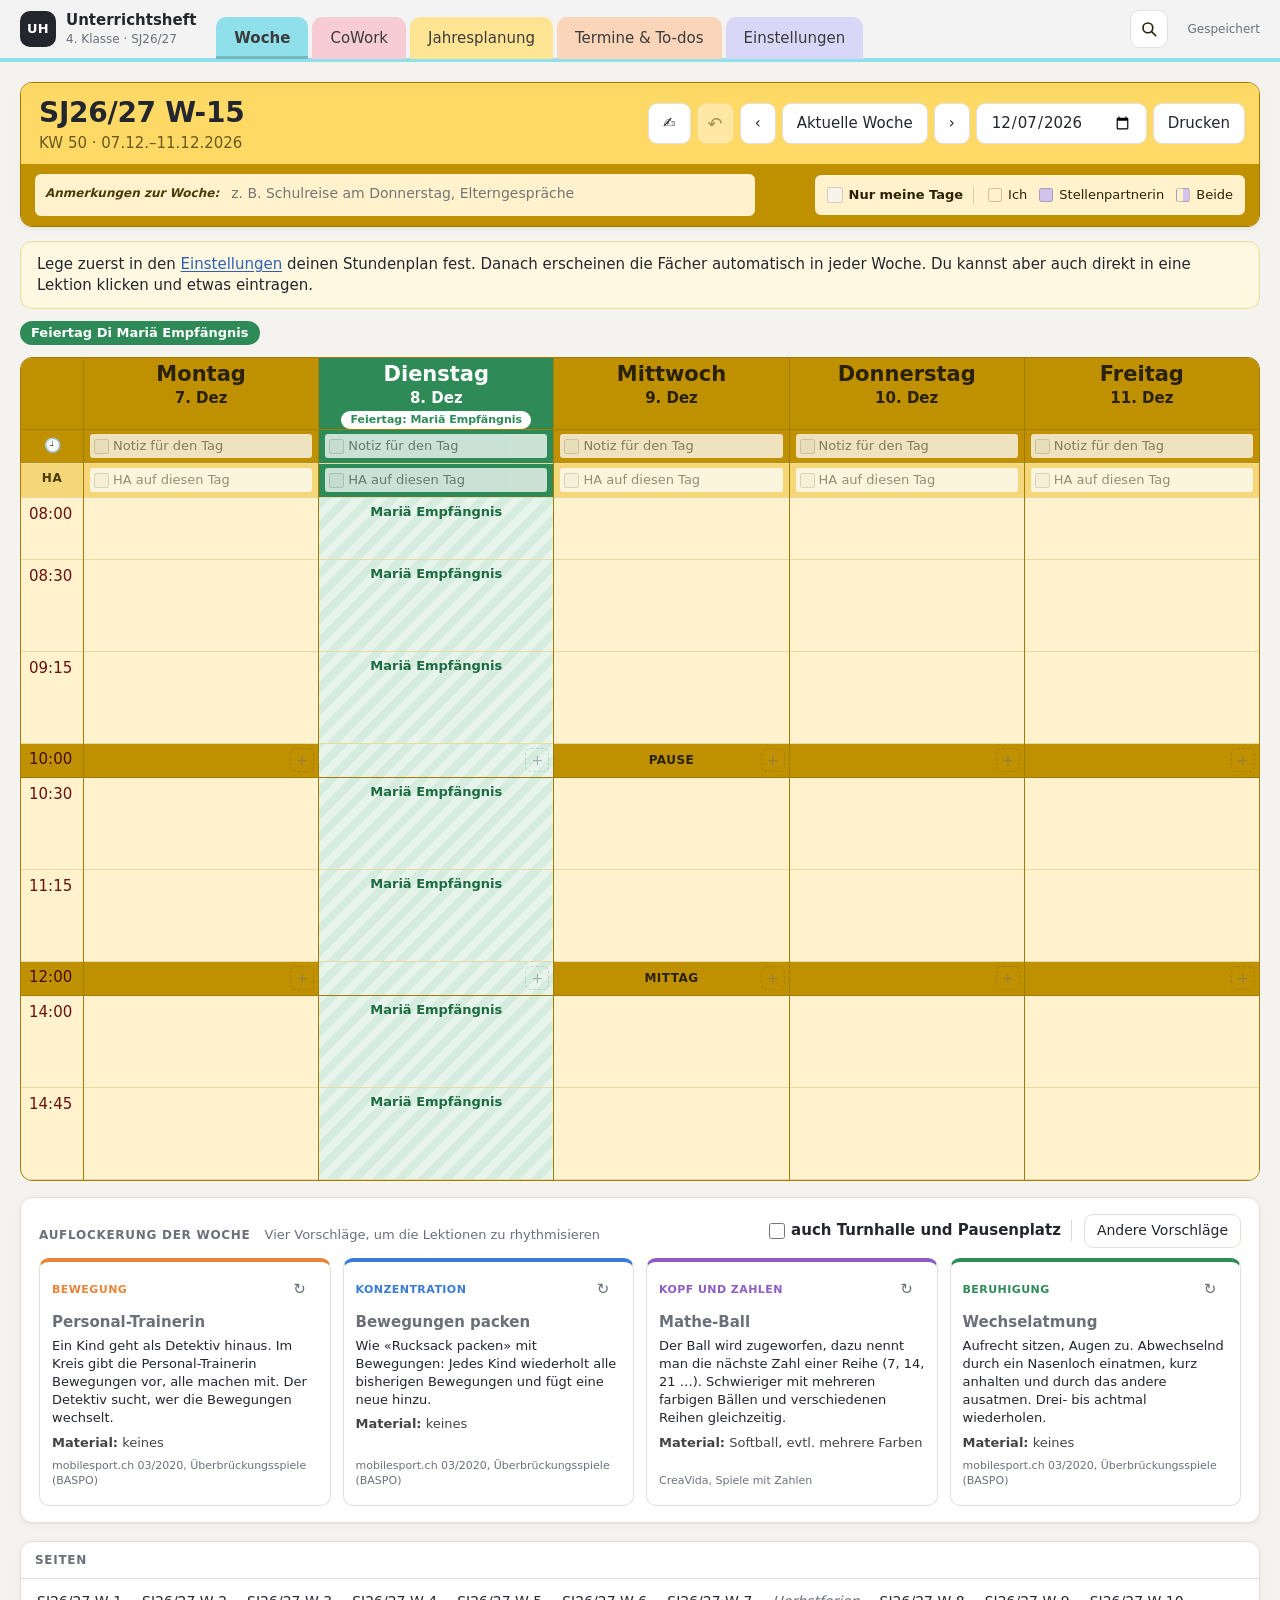
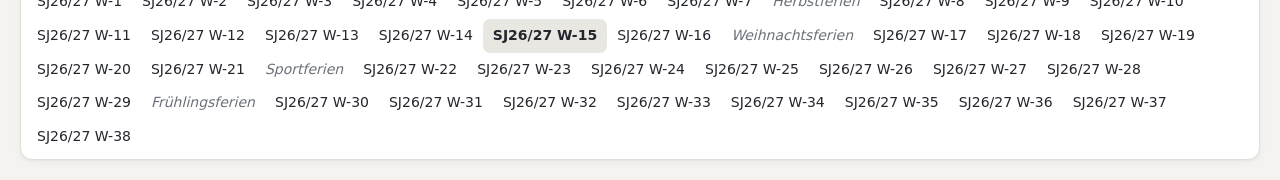
==== commit 37bdd54c: "Suchfunktion mit Lupe in der Kopfzeile Co-Authored-By: Claude Opus 5.5 <noreply@anthropic.com> Claud" ====
--- a/index.html
+++ b/index.html
@@ -42,5 +42,6 @@
   <script src="sync-config.js"></script>
   <script src="sync.js"></script>
   <script src="foldersync.js"></script>
+  <script src="search.js"></script>
 </body>
 </html>
--- a/style.css
+++ b/style.css
@@ -120,7 +120,7 @@
 
 .week-grid {
   display: grid; grid-template-columns: 62px repeat(var(--ndays, 5), minmax(0, 1fr));
-  border: 1px solid var(--ochre-line); border-radius: var(--radius); overflow: hidden; background: var(--cream); margin-bottom: 16px;
+  border: 1px solid var(--ochre-line); border-radius: var(--radius); overflow: hidden; overflow: clip; background: var(--cream); margin-bottom: 16px;
 }
 .times, .day { display: flex; flex-direction: column; min-width: 0; }
 .day { border-left: 1px solid var(--ochre-line); }
@@ -694,3 +694,65 @@
 @media (max-width: 1200px) { .fs-quick:not([hidden]) + .ts-col { display: none; } }
 .ink-layer.active.marker { cursor: text; }
 .ink-color.ink-hl { border-radius: 6px; width: 34px; }
+
+/* Zwischenablage für Lektionen */
+.clip-bar { position: sticky; top: 8px; z-index: 20; display: flex; align-items: center; gap: 12px; justify-content: space-between; margin: 0 0 10px; padding: 8px 12px; background: #e8f1ff; border: 1px solid #9cc0f0; border-radius: 12px; box-shadow: var(--shadow); font-size: 14px; }
+.week-grid.clip-mode .cell[data-lesson] { cursor: copy; }
+.week-grid.clip-mode .cell[data-lesson]:hover { box-shadow: inset 4px 0 0 var(--c), inset 0 0 0 2px #2b6cb0; }
+.cell.pasted { animation: pasted .9s ease-out; }
+@keyframes pasted { from { background: #cfe3ff; } to { background: var(--cream); } }
+/* Zeilenhöhe ziehen */
+.time, .cell { position: relative; }
+.row-grip { position: absolute; left: 0; right: 0; bottom: -3px; height: 8px; cursor: ns-resize; z-index: 4; touch-action: none; }
+.row-grip:hover { background: linear-gradient(transparent 3px, rgba(191,144,0,.55) 3px, rgba(191,144,0,.55) 5px, transparent 5px); }
+.row-guide { position: absolute; left: 0; right: 0; height: 0; border-top: 2px dashed var(--ochre); z-index: 30; pointer-events: none; }
+.row-reset { margin: -4px 0 6px; text-align: right; font-size: 13px; }
+
+/* Schnellvorschau einer Lektion */
+.peek { position: fixed; z-index: 200; max-height: calc(100vh - 24px); overflow: auto; background: #fff; border: 1px solid var(--line); border-radius: 12px; box-shadow: 0 12px 36px rgba(0,0,0,.22); padding: 12px 14px; font-size: 13px; line-height: 1.45; pointer-events: auto; }
+.peek[hidden] { display: none; }
+.peek-head { font-size: 15px; font-weight: 700; padding-left: 9px; border-left: 4px solid var(--c); margin-bottom: 2px; }
+.peek-head b { color: color-mix(in srgb, var(--c) 75%, #000); }
+.peek-meta { color: var(--muted); font-size: 12px; margin-bottom: 4px; }
+.peek h5 { margin: 8px 0 2px; font-size: 11px; text-transform: uppercase; letter-spacing: .04em; color: #7a6a33; }
+.peek-txt { white-space: pre-line; }
+@media print { .peek { display: none !important; } }
+
+/* Kopfzeilen der Wochenansicht beim Scrollen oben fixieren */
+:root { --tb-h: 0px; --wh-h: 0px; --bar-h: 0px; }
+.week-head { position: sticky; top: var(--tb-h); z-index: 15; }
+.week-head.compact .wh-band { display: none; }
+.week-head.compact .wh-title { padding-top: 6px; padding-bottom: 6px; }
+.week-head.compact .wh-title h1 { font-size: 22px; }
+.ink-bar, .clip-bar { top: calc(var(--tb-h) + var(--wh-h) + 6px); }
+.week-grid .day-head { position: sticky; top: calc(var(--tb-h) + var(--wh-h) + var(--bar-h)); z-index: 8; }
+@media print {
+  .week-head, .week-grid .day-head, .ink-bar, .clip-bar { position: static !important; }
+  .week-head.compact .wh-band { display: flex !important; }
+}
+
+/* Suche */
+.search-btn { margin-left: auto; width: 38px; height: 38px; border-radius: 10px; border: 1px solid var(--line); background: #fff; display: inline-flex; align-items: center; justify-content: center; cursor: pointer; color: #2b2205; }
+.search-btn:hover { background: var(--cream); border-color: var(--ochre); }
+.search-btn + .topbar-state { margin-left: 0; }
+dialog.search-dlg { border: 0; border-radius: 16px; padding: 0; width: min(760px, calc(100vw - 24px)); max-height: min(80vh, 760px); margin-top: 8vh; box-shadow: 0 24px 70px rgba(0,0,0,.3); display: none; flex-direction: column; }
+dialog.search-dlg[open] { display: flex; }
+dialog.search-dlg::backdrop { background: rgba(30,25,10,.35); }
+.search-head { display: flex; align-items: center; gap: 10px; padding: 12px 14px; border-bottom: 1px solid var(--line); }
+.search-ico { color: var(--muted); display: inline-flex; }
+.search-input { flex: 1; border: 0; font: inherit; font-size: 17px; padding: 6px 2px; background: transparent; outline: none; }
+.search-filter { display: flex; flex-wrap: wrap; gap: 6px; padding: 8px 14px; border-bottom: 1px solid var(--line); }
+.search-filter .tag.on { background: var(--ochre); color: #fff; border-color: var(--ochre); }
+.search-results { overflow: auto; padding: 6px 14px 14px; }
+.search-results h4 { margin: 12px 0 6px; font-size: 12px; text-transform: uppercase; letter-spacing: .04em; color: #7a6a33; }
+.search-hint, .search-count { margin: 10px 0 0; font-size: 13px; }
+.search-list { list-style: none; margin: 0; padding: 0; display: flex; flex-direction: column; gap: 4px; }
+.search-hit { width: 100%; display: grid; grid-template-columns: 110px 1fr auto; gap: 10px; align-items: start; text-align: left; border: 1px solid transparent; border-left: 4px solid var(--sc); background: #fffdf6; border-radius: 8px; padding: 7px 10px; cursor: pointer; font: inherit; color: inherit; }
+.search-hit:hover, .search-hit:focus-visible { border-color: var(--line); border-left-color: var(--sc); background: var(--cream); outline: none; }
+.sh-date { font-size: 12px; color: var(--muted); font-weight: 600; padding-top: 2px; }
+.sh-main b { display: block; font-size: 14px; }
+.sh-main small { display: block; font-size: 12.5px; color: #4b4b4b; margin-top: 2px; }
+.sh-kind { font-size: 11px; color: var(--muted); white-space: nowrap; padding-top: 2px; }
+.search-hit mark { background: #ffe58a; color: inherit; border-radius: 2px; padding: 0 1px; }
+@media (max-width: 600px) { .search-hit { grid-template-columns: 1fr; gap: 2px; } .sh-kind { display: none; } }
+@media print { .search-btn { display: none; } }
